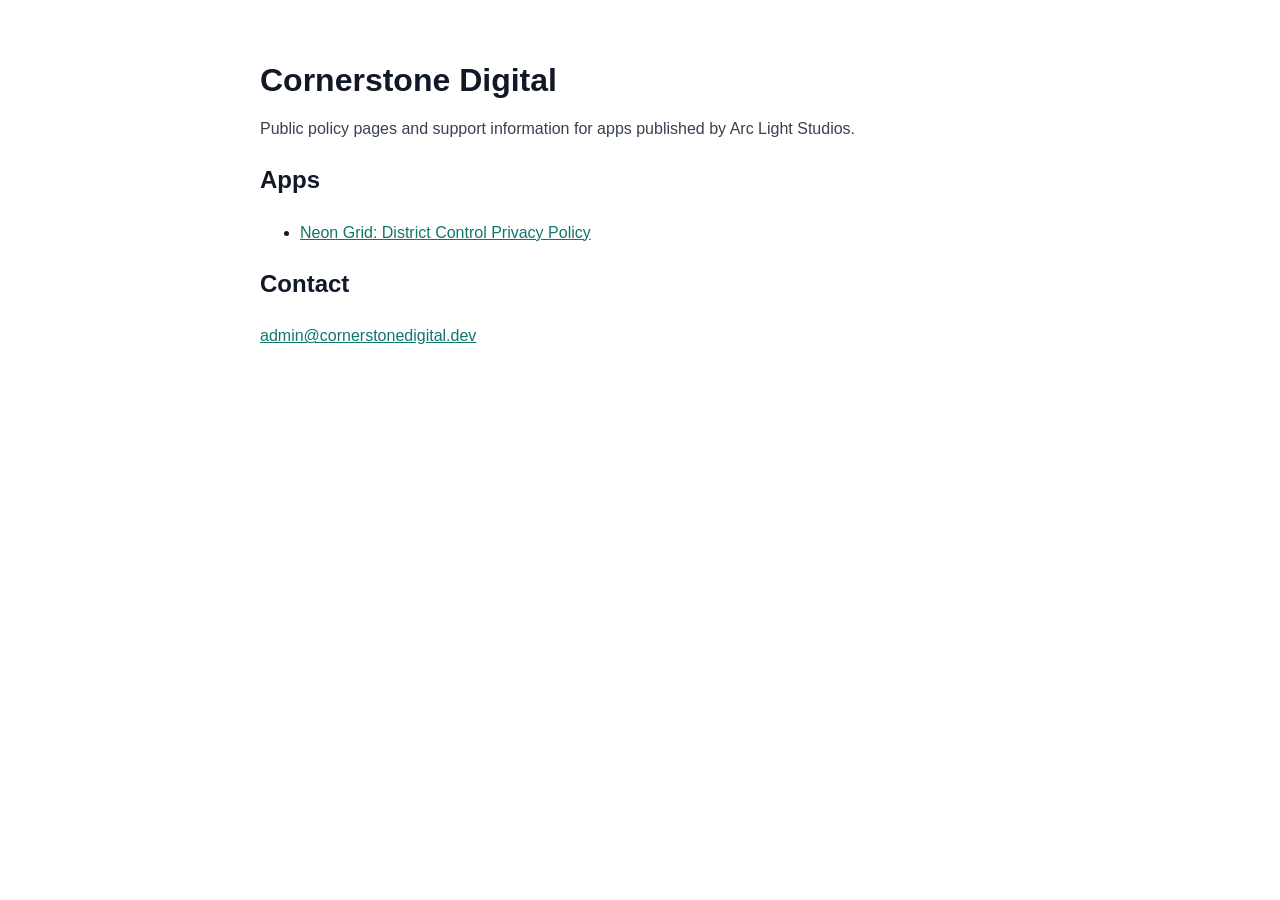
==== index.html @ 1924c60c "Add Cornerstone Digital policy homepage" ====
<!doctype html>
<html lang="en">
<head>
  <meta charset="utf-8">
  <meta name="viewport" content="width=device-width, initial-scale=1">
  <title>Cornerstone Digital</title>
  <style>
    body { font-family: Arial, sans-serif; line-height: 1.6; margin: 0; color: #111827; background: #ffffff; }
    main { max-width: 760px; margin: 0 auto; padding: 40px 20px 64px; }
    h1 { font-size: 2rem; line-height: 1.2; margin-bottom: 0.25rem; }
    p { color: #374151; }
    a { color: #0f766e; }
  </style>
</head>
<body>
  <main>
    <h1>Cornerstone Digital</h1>
    <p>Public policy pages and support information for apps published by Arc Light Studios.</p>
    <h2>Apps</h2>
    <ul>
      <li><a href="/neon-grid/privacy-policy.html">Neon Grid: District Control Privacy Policy</a></li>
    </ul>
    <h2>Contact</h2>
    <p><a href="mailto:admin@cornerstonedigital.dev">admin@cornerstonedigital.dev</a></p>
  </main>
</body>
</html>
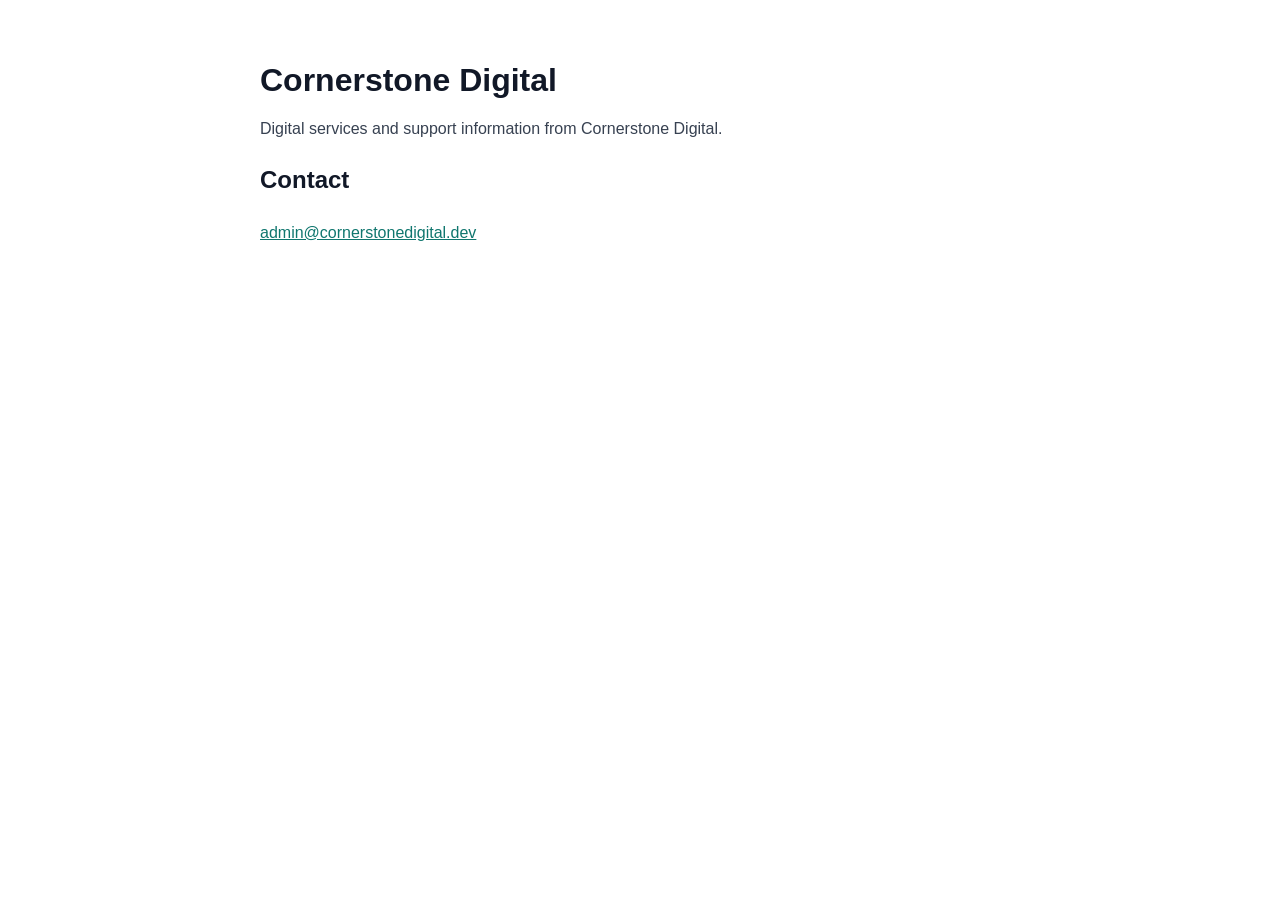
==== commit 637a13a2: "Remove Neon Grid from Cornerstone Digital" ====
--- a/index.html
+++ b/index.html
@@ -15,11 +15,7 @@
 <body>
   <main>
     <h1>Cornerstone Digital</h1>
-    <p>Public policy pages and support information for apps published by Arc Light Studios.</p>
-    <h2>Apps</h2>
-    <ul>
-      <li><a href="/neon-grid/privacy-policy.html">Neon Grid: District Control Privacy Policy</a></li>
-    </ul>
+    <p>Digital services and support information from Cornerstone Digital.</p>
     <h2>Contact</h2>
     <p><a href="mailto:admin@cornerstonedigital.dev">admin@cornerstonedigital.dev</a></p>
   </main>
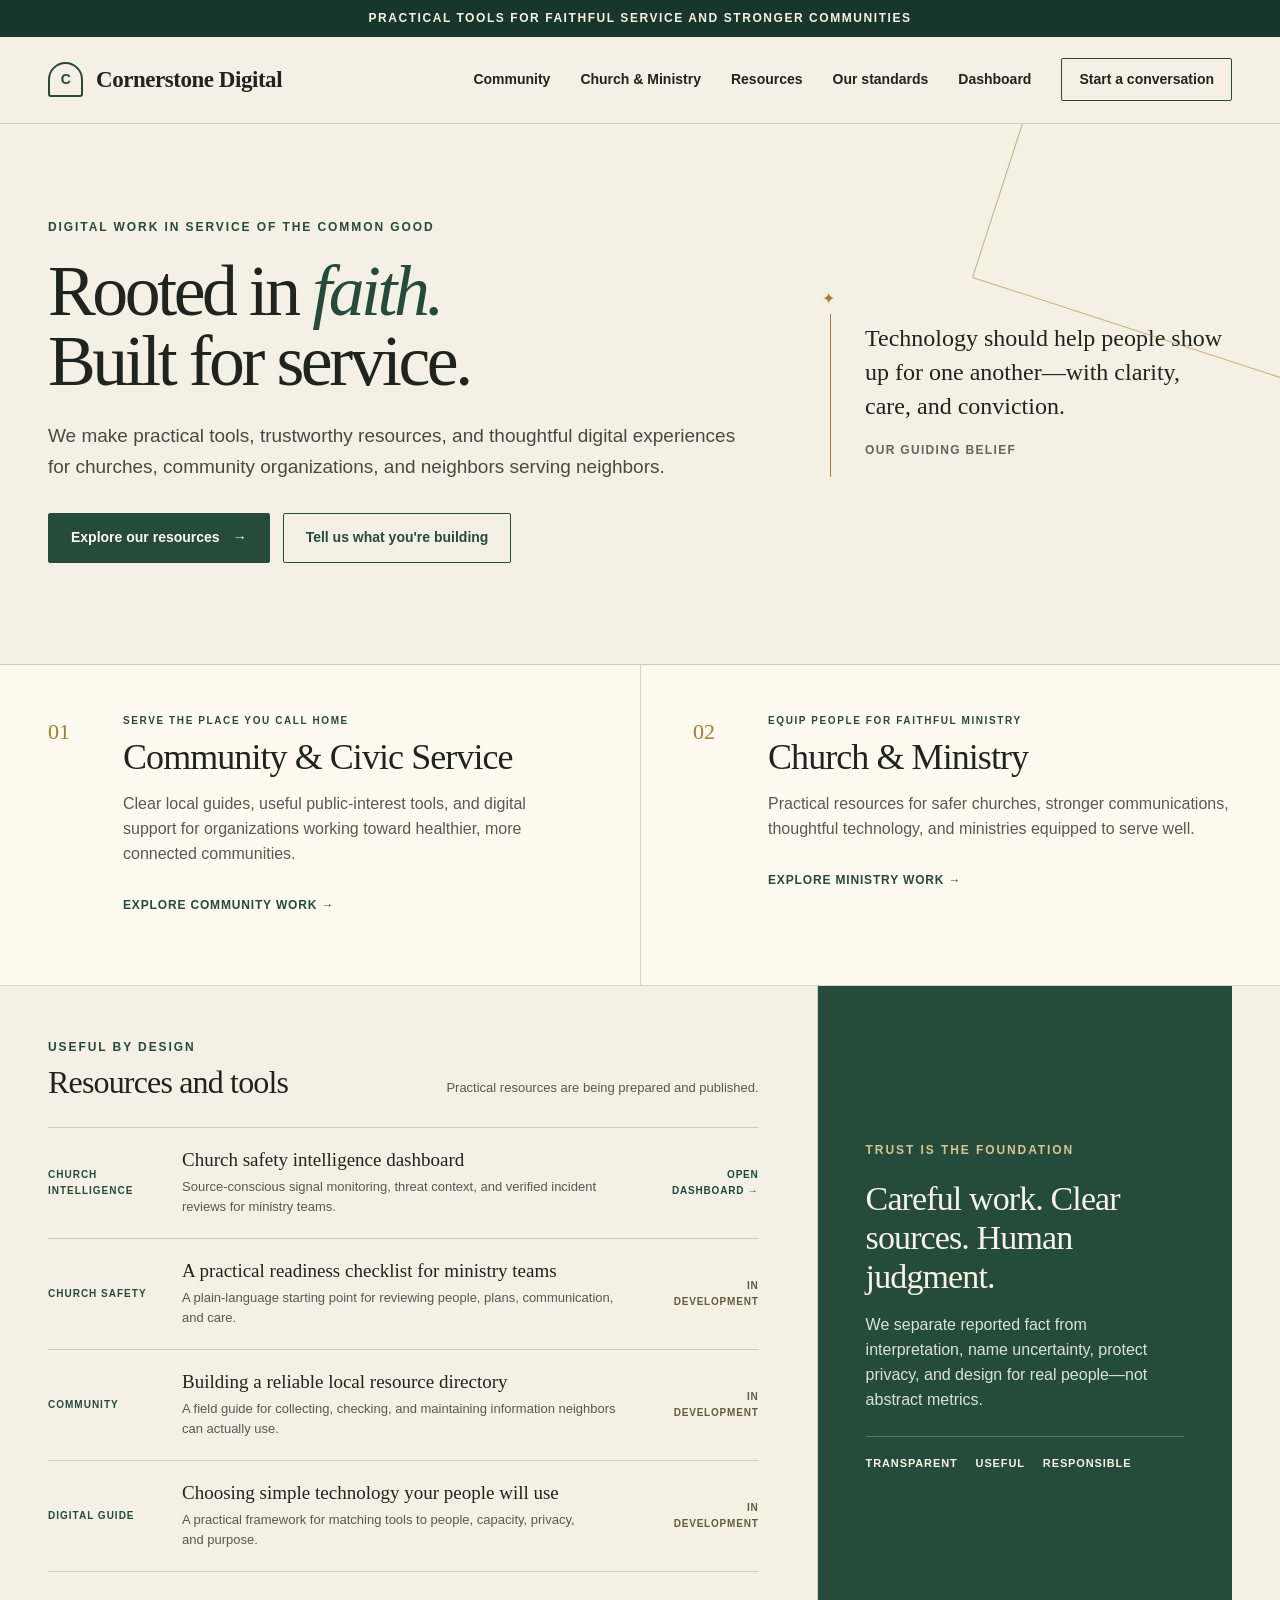
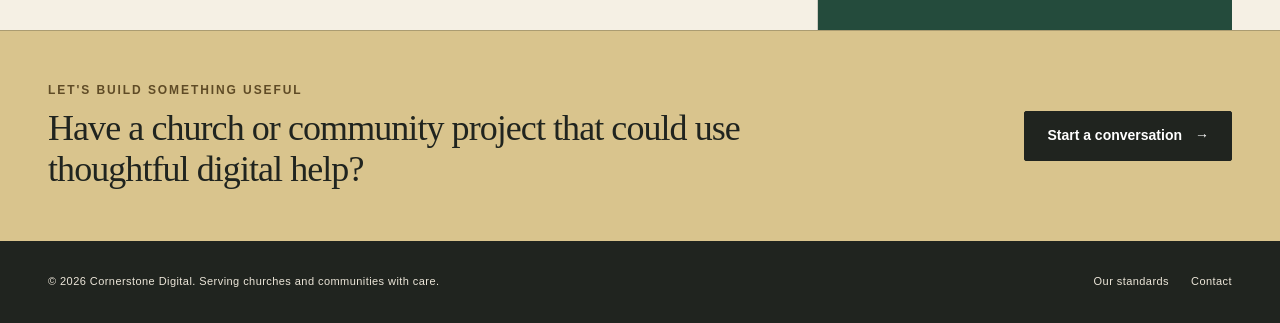
==== commit 7f143186: "Add sourced intelligence dashboard" ====
--- a/index.html
+++ b/index.html
@@ -1,23 +1,2 @@
-<!doctype html>
-<html lang="en">
-<head>
-  <meta charset="utf-8">
-  <meta name="viewport" content="width=device-width, initial-scale=1">
-  <title>Cornerstone Digital</title>
-  <style>
-    body { font-family: Arial, sans-serif; line-height: 1.6; margin: 0; color: #111827; background: #ffffff; }
-    main { max-width: 760px; margin: 0 auto; padding: 40px 20px 64px; }
-    h1 { font-size: 2rem; line-height: 1.2; margin-bottom: 0.25rem; }
-    p { color: #374151; }
-    a { color: #0f766e; }
-  </style>
-</head>
-<body>
-  <main>
-    <h1>Cornerstone Digital</h1>
-    <p>Digital services and support information from Cornerstone Digital.</p>
-    <h2>Contact</h2>
-    <p><a href="mailto:admin@cornerstonedigital.dev">admin@cornerstonedigital.dev</a></p>
-  </main>
-</body>
-</html>
+<!DOCTYPE html><html lang="en"><head><meta charSet="utf-8"/><meta name="viewport" content="width=device-width, initial-scale=1"/><link rel="stylesheet" href="/assets/index-D2txk9A2.css" data-rsc-css-href="/assets/index-D2txk9A2.css" data-precedence="vite-rsc/importer-resources"/><title>Cornerstone Digital | Rooted in faith. Built for service.</title><meta name="description" content="Practical digital tools and trustworthy resources for churches, community organizations, and neighbors serving neighbors."/><meta name="application-name" content="Cornerstone Digital"/><meta property="og:title" content="Rooted in faith. Built for service."/><meta property="og:description" content="Practical tools and trustworthy resources for churches, community organizations, and neighbors serving neighbors."/><meta property="og:site_name" content="Cornerstone Digital"/><meta property="og:type" content="website"/><meta property="og:locale" content="en_US"/><meta property="og:image" content="https://cornerstonedigital.dev/og.png"/><meta property="og:image:width" content="1728"/><meta property="og:image:height" content="909"/><meta property="og:image:alt" content="Cornerstone Digital — Rooted in faith. Built for service."/><meta name="twitter:card" content="summary_large_image"/><meta name="twitter:title" content="Cornerstone Digital | Rooted in faith. Built for service."/><meta name="twitter:description" content="Practical tools and trustworthy resources for churches, community organizations, and neighbors serving neighbors."/><meta name="twitter:image" content="https://cornerstonedigital.dev/og.png"/><link rel="canonical" href="https://cornerstonedigital.dev/"/>
+<style>.dashboard-status{color:#164d3d;text-decoration:none}.dashboard-status:hover{text-decoration:underline}</style></head><body><a class="skip-link" href="#main-content">Skip to main content</a><div class="topline">Practical tools for faithful service and stronger communities</div><header class="site-header"><div class="shell nav-wrap"><a class="brand" href="#top" aria-label="Cornerstone Digital home"><span class="brand-mark" aria-hidden="true">C</span><span>Cornerstone Digital</span></a><nav class="desktop-nav" aria-label="Primary navigation"><a href="#community">Community</a><a href="#church">Church &amp; Ministry</a><a href="#resources">Resources</a><a href="#standards">Our standards</a><a href="/dashboard/">Dashboard</a><a class="nav-cta" href="#contact">Start a conversation</a></nav></div></header><main id="main-content"><section class="hero" id="top" aria-labelledby="hero-title"><div class="shell hero-grid"><div><p class="eyebrow">Digital work in service of the common good</p><h1 id="hero-title">Rooted in <em>faith.</em><br/>Built for service.</h1><p class="hero-copy">We make practical tools, trustworthy resources, and thoughtful digital experiences for churches, community organizations, and neighbors serving neighbors.</p><div class="actions"><a class="button button-primary" href="#resources">Explore our resources <span aria-hidden="true">→</span></a><a class="button" href="#contact">Tell us what you&#x27;re building</a></div></div><aside class="hero-note" aria-label="Our guiding belief"><div class="manifesto"><span class="manifesto-star" aria-hidden="true">✦</span><p>Technology should help people show up for one another—with clarity, care, and conviction.</p><small>Our guiding belief</small></div></aside></div></section><section class="pathways" aria-labelledby="pathways-title"><h2 class="sr-only" id="pathways-title">Ways we serve</h2><div class="shell pathway-grid"><article class="pathway" id="community"><span class="path-number" aria-hidden="true">01</span><div><p class="path-label">Serve the place you call home</p><h2>Community &amp; Civic Service</h2><p>Clear local guides, useful public-interest tools, and digital support for organizations working toward healthier, more connected communities.</p><a class="text-link" href="#resources">Explore community work <span aria-hidden="true">→</span></a></div></article><article class="pathway" id="church"><span class="path-number" aria-hidden="true">02</span><div><p class="path-label">Equip people for faithful ministry</p><h2>Church &amp; Ministry</h2><p>Practical resources for safer churches, stronger communications, thoughtful technology, and ministries equipped to serve well.</p><a class="text-link" href="#resources">Explore ministry work <span aria-hidden="true">→</span></a></div></article></div></section><section class="shell lower-grid" aria-label="Resources and standards"><div class="resources" id="resources"><div class="section-heading"><div><p class="eyebrow">Useful by design</p><h2>Resources and tools</h2></div><p class="section-note">Practical resources are being prepared and published.</p></div><div class="resource-list"><article class="resource"><p class="tag">Church intelligence</p><div><h3>Church safety intelligence dashboard</h3><p>Source-conscious signal monitoring, threat context, and verified incident reviews for ministry teams.</p></div><a class="status dashboard-status" href="/dashboard/">Open dashboard →</a></article><article class="resource"><p class="tag">Church safety</p><div><h3>A practical readiness checklist for ministry teams</h3><p>A plain-language starting point for reviewing people, plans, communication, and care.</p></div><span class="status">In development</span></article><article class="resource"><p class="tag">Community</p><div><h3>Building a reliable local resource directory</h3><p>A field guide for collecting, checking, and maintaining information neighbors can actually use.</p></div><span class="status">In development</span></article><article class="resource"><p class="tag">Digital guide</p><div><h3>Choosing simple technology your people will use</h3><p>A practical framework for matching tools to people, capacity, privacy, and purpose.</p></div><span class="status">In development</span></article></div></div><aside class="trust" id="standards"><p class="eyebrow">Trust is the foundation</p><h2>Careful work. Clear sources. Human judgment.</h2><p>We separate reported fact from interpretation, name uncertainty, protect privacy, and design for real people—not abstract metrics.</p><ul class="principles" aria-label="Our working principles"><li>Transparent</li><li>Useful</li><li>Responsible</li></ul></aside></section><section class="contact" id="contact" aria-labelledby="contact-title"><div class="shell contact-inner"><div><p class="eyebrow">Let&#x27;s build something useful</p><h2 id="contact-title">Have a church or community project that could use thoughtful digital help?</h2></div><a class="button contact-button" href="mailto:admin@cornerstonedigital.dev">Start a conversation <span aria-hidden="true">→</span></a></div></section></main><footer><div class="shell footer-inner"><p>© <!-- -->2026<!-- --> Cornerstone Digital. Serving churches and communities with care.</p><div class="footer-links"><a href="#standards">Our standards</a><a href="mailto:admin@cornerstonedigital.dev">Contact</a></div></div></footer></body></html>
--- a/assets/index-D2txk9A2.css
+++ b/assets/index-D2txk9A2.css
@@ -0,0 +1,2 @@
+/*! tailwindcss v4.2.1 | MIT License | https://tailwindcss.com */
+@layer theme{:root,:host{--font-sans:ui-sans-serif, system-ui, sans-serif, "Apple Color Emoji", "Segoe UI Emoji", "Segoe UI Symbol", "Noto Color Emoji";--font-mono:ui-monospace, SFMono-Regular, Menlo, Monaco, Consolas, "Liberation Mono", "Courier New", monospace;--spacing:.25rem;--default-font-family:var(--font-sans);--default-mono-font-family:var(--font-mono)}}@layer base{*,:after,:before,::backdrop{box-sizing:border-box;border:0 solid;margin:0;padding:0}::file-selector-button{box-sizing:border-box;border:0 solid;margin:0;padding:0}html,:host{-webkit-text-size-adjust:100%;tab-size:4;line-height:1.5;font-family:var(--default-font-family,ui-sans-serif, system-ui, sans-serif, "Apple Color Emoji", "Segoe UI Emoji", "Segoe UI Symbol", "Noto Color Emoji");font-feature-settings:var(--default-font-feature-settings,normal);font-variation-settings:var(--default-font-variation-settings,normal);-webkit-tap-highlight-color:transparent}hr{height:0;color:inherit;border-top-width:1px}abbr:where([title]){-webkit-text-decoration:underline dotted;text-decoration:underline dotted}h1,h2,h3,h4,h5,h6{font-size:inherit;font-weight:inherit}a{color:inherit;-webkit-text-decoration:inherit;-webkit-text-decoration:inherit;-webkit-text-decoration:inherit;-webkit-text-decoration:inherit;text-decoration:inherit}b,strong{font-weight:bolder}code,kbd,samp,pre{font-family:var(--default-mono-font-family,ui-monospace, SFMono-Regular, Menlo, Monaco, Consolas, "Liberation Mono", "Courier New", monospace);font-feature-settings:var(--default-mono-font-feature-settings,normal);font-variation-settings:var(--default-mono-font-variation-settings,normal);font-size:1em}small{font-size:80%}sub,sup{vertical-align:baseline;font-size:75%;line-height:0;position:relative}sub{bottom:-.25em}sup{top:-.5em}table{text-indent:0;border-color:inherit;border-collapse:collapse}:-moz-focusring{outline:auto}progress{vertical-align:baseline}summary{display:list-item}ol,ul,menu{list-style:none}img,svg,video,canvas,audio,iframe,embed,object{vertical-align:middle;display:block}img,video{max-width:100%;height:auto}button,input,select,optgroup,textarea{font:inherit;font-feature-settings:inherit;font-variation-settings:inherit;letter-spacing:inherit;color:inherit;opacity:1;background-color:#0000;border-radius:0}::file-selector-button{font:inherit;font-feature-settings:inherit;font-variation-settings:inherit;letter-spacing:inherit;color:inherit;opacity:1;background-color:#0000;border-radius:0}:where(select:is([multiple],[size])) optgroup{font-weight:bolder}:where(select:is([multiple],[size])) optgroup option{padding-inline-start:20px}::file-selector-button{margin-inline-end:4px}::placeholder{opacity:1}@supports (not ((-webkit-appearance:-apple-pay-button))) or (contain-intrinsic-size:1px){::placeholder{color:currentColor}@supports (color:color-mix(in lab, red, red)){::placeholder{color:color-mix(in oklab, currentcolor 50%, transparent)}}}textarea{resize:vertical}::-webkit-search-decoration{-webkit-appearance:none}::-webkit-date-and-time-value{min-height:1lh;text-align:inherit}::-webkit-datetime-edit{display:inline-flex}::-webkit-datetime-edit-fields-wrapper{padding:0}::-webkit-datetime-edit{padding-block:0}::-webkit-datetime-edit-year-field{padding-block:0}::-webkit-datetime-edit-month-field{padding-block:0}::-webkit-datetime-edit-day-field{padding-block:0}::-webkit-datetime-edit-hour-field{padding-block:0}::-webkit-datetime-edit-minute-field{padding-block:0}::-webkit-datetime-edit-second-field{padding-block:0}::-webkit-datetime-edit-millisecond-field{padding-block:0}::-webkit-datetime-edit-meridiem-field{padding-block:0}::-webkit-calendar-picker-indicator{line-height:1}:-moz-ui-invalid{box-shadow:none}button,input:where([type=button],[type=reset],[type=submit]){appearance:button}::file-selector-button{appearance:button}::-webkit-inner-spin-button{height:auto}::-webkit-outer-spin-button{height:auto}[hidden]:where(:not([hidden=until-found])){display:none!important}}@layer components;@layer utilities{.sr-only{clip-path:inset(50%);white-space:nowrap;border-width:0;width:1px;height:1px;margin:-1px;padding:0;position:absolute;overflow:hidden}.start{inset-inline-start:var(--spacing)}}:root{--cream:#f5f0e4;--paper:#fffaf0;--ink:#20241f;--forest:#244b3c;--forest-deep:#17372d;--gold:#a77d31;--gold-soft:#d9c48d;--muted:#555a52;--line:#20241f2e;--serif:Georgia, "Times New Roman", serif;--sans:Inter, ui-sans-serif, -apple-system, BlinkMacSystemFont, "Segoe UI", sans-serif;--max-width:1400px}*{box-sizing:border-box}html{scroll-behavior:smooth}body{background:var(--cream);color:var(--ink);font-family:var(--sans);-webkit-font-smoothing:antialiased;margin:0;font-size:16px;line-height:1.55}a{color:inherit}a:focus-visible{outline:3px solid var(--gold);outline-offset:4px}.shell{width:min(calc(100% - 96px), var(--max-width));margin-inline:auto}.sr-only{clip:rect(0, 0, 0, 0);white-space:nowrap;border:0;width:1px;height:1px;margin:-1px;padding:0;position:absolute;overflow:hidden}.skip-link{z-index:100;background:var(--paper);padding:10px 14px;font-weight:750;position:fixed;top:12px;left:12px;transform:translateY(-160%)}.skip-link:focus{transform:translateY(0)}.topline{background:var(--forest-deep);color:#f8f1df;letter-spacing:.13em;text-align:center;text-transform:uppercase;padding:9px 24px;font-size:12px;font-weight:750}.site-header{z-index:10;border-bottom:1px solid var(--line);background:#f5f0e4f5;position:relative}.nav-wrap{justify-content:space-between;align-items:center;gap:36px;min-height:86px;display:flex}.brand{font-family:var(--serif);letter-spacing:-.02em;align-items:center;gap:13px;font-size:23px;font-weight:700;text-decoration:none;display:inline-flex}.brand-mark{border:2px solid var(--forest);width:35px;height:35px;color:var(--forest);font-family:var(--sans);border-radius:50% 50% 3px 3px;place-items:center;font-size:14px;font-weight:850;display:grid}.desktop-nav{align-items:center;gap:30px;display:flex}.desktop-nav a{font-size:14px;font-weight:675;text-decoration:none}.desktop-nav a:hover{color:var(--forest)}.desktop-nav .nav-cta{border:1px solid var(--forest);border-radius:2px;padding:10px 17px}.hero{border-bottom:1px solid var(--line);position:relative;overflow:hidden}.hero:after{content:"";pointer-events:none;border:1px solid #a77d3194;border-radius:50% 50% 2px 2px;width:370px;height:370px;position:absolute;top:-150px;right:-110px;transform:rotate(18deg)}.hero-grid{grid-template-columns:1.42fr .82fr;align-items:center;gap:86px;min-height:540px;padding-block:70px 76px;display:grid}.eyebrow,.path-label{color:var(--forest);letter-spacing:.16em;text-transform:uppercase;margin:0 0 19px;font-size:12px;font-weight:800}h1,h2,h3,p{text-wrap:pretty}h1{max-width:800px;font-family:var(--serif);letter-spacing:-.048em;margin:0;font-size:clamp(56px,5.6vw,88px);font-weight:400;line-height:.98}h1 em{color:var(--forest);font-style:italic}.hero-copy{color:#454a43;max-width:700px;margin:25px 0 31px;font-size:19px;line-height:1.6}.actions{flex-wrap:wrap;gap:13px;display:flex}.button{border:1px solid var(--forest);min-height:50px;color:var(--forest);border-radius:2px;justify-content:center;align-items:center;gap:13px;padding:0 22px;font-size:14px;font-weight:750;text-decoration:none;transition:transform .18s,background-color .18s,color .18s;display:inline-flex}.button-primary{background:var(--forest);color:var(--paper)}.button:hover{background:var(--forest-deep);color:#fff;transform:translateY(-2px)}.hero-note{align-self:stretch;align-items:center;display:flex}.manifesto{border-left:1px solid var(--gold);padding:17px 0 17px 34px;position:relative}.manifesto-star{background:var(--cream);color:var(--gold);padding-block:2px;position:absolute;top:-19px;left:-9px}.manifesto p{font-family:var(--serif);margin:0;font-size:24px;line-height:1.42}.manifesto small{color:#62675e;letter-spacing:.11em;text-transform:uppercase;margin-top:18px;font-size:12px;font-weight:750;display:block}.pathways{border-bottom:1px solid var(--line);background:var(--paper)}.pathway-grid{grid-template-columns:1fr 1fr;display:grid}.pathway{grid-template-columns:54px 1fr;gap:21px;min-height:320px;padding:48px 52px 45px 0;display:grid}.pathway+.pathway{border-left:1px solid var(--line);padding-left:52px;padding-right:0}.path-number{color:var(--gold);font-family:var(--serif);padding-top:2px;font-size:22px}.path-label{margin-bottom:9px;font-size:10px}.pathway h2,.resources h2,.trust h2,.contact h2{font-family:var(--serif);letter-spacing:-.026em;margin:0;font-weight:500;line-height:1.15}.pathway h2{margin-bottom:14px;font-size:36px}.pathway p:not(.path-label){max-width:520px;color:var(--muted);margin:0}.text-link{color:var(--forest);letter-spacing:.07em;text-underline-offset:5px;text-transform:uppercase;margin-top:29px;font-size:12px;font-weight:800;text-decoration-thickness:1px;display:inline-block}.lower-grid{grid-template-columns:1.3fr .7fr;min-height:500px;display:grid}.resources{border-right:1px solid var(--line);padding:52px 58px 58px 0}.section-heading{justify-content:space-between;align-items:end;gap:24px;margin-bottom:26px;display:flex}.section-heading .eyebrow{margin-bottom:8px}.resources h2{font-size:32px}.section-note{color:var(--muted);margin:0 0 3px;font-size:13px}.resource-list{border-top:1px solid var(--line)}.resource{border-bottom:1px solid var(--line);grid-template-columns:112px 1fr 100px;align-items:center;gap:22px;min-height:111px;padding-block:18px;display:grid}.resource .tag{color:var(--forest);letter-spacing:.1em;text-transform:uppercase;margin:0;font-size:10px;font-weight:850}.resource h3{font-family:var(--serif);margin:0 0 5px;font-size:19px;font-weight:500;line-height:1.25}.resource div p{color:var(--muted);margin:0;font-size:13px}.status{color:#655a43;letter-spacing:.08em;text-align:right;text-transform:uppercase;font-size:10px;font-weight:800}.trust{background:var(--forest);color:#f9f3e6;flex-direction:column;justify-content:center;padding:48px 48px 50px;display:flex}.trust .eyebrow{color:var(--gold-soft)}.trust h2{font-size:34px}.trust>p:not(.eyebrow){color:#dce2d8;margin:17px 0 24px}.principles{border-top:1px solid #ffffff3d;flex-wrap:wrap;gap:18px;margin:0;padding:18px 0 0;list-style:none;display:flex}.principles li{letter-spacing:.08em;text-transform:uppercase;font-size:11px;font-weight:750}.contact{background:var(--gold-soft);border-top:1px solid #20241f40}.contact-inner{justify-content:space-between;align-items:center;gap:60px;min-height:210px;padding-block:38px;display:flex}.contact .eyebrow{color:#5f4b26;margin-bottom:8px}.contact h2{max-width:820px;font-size:36px}.contact-button{border-color:var(--ink);background:var(--ink);color:#fff;flex:none}footer{background:var(--ink);color:#ece6d9}.footer-inner{letter-spacing:.04em;justify-content:space-between;align-items:center;gap:24px;min-height:82px;font-size:11px;display:flex}.footer-inner p{margin:0}.footer-links{gap:22px;display:flex}.footer-links a{text-underline-offset:3px}@media (width<=1040px){.shell{width:min(calc(100% - 48px), var(--max-width))}.desktop-nav a:not(.nav-cta){display:none}.hero-grid{grid-template-columns:1fr;gap:24px}.hero-note{display:none}.pathway{grid-template-columns:38px 1fr;padding-right:28px}.pathway+.pathway{padding-left:28px}.lower-grid{grid-template-columns:1fr}.resources{border-right:0;padding-right:0}}@media (width<=720px){.shell{width:min(calc(100% - 32px), var(--max-width))}.topline{letter-spacing:.1em;font-size:10px}.nav-wrap{min-height:72px}.brand{font-size:20px}.brand-mark{width:31px;height:31px}.nav-cta{display:none}.hero-grid{min-height:auto;padding-block:56px 62px}h1{font-size:clamp(48px,15vw,64px)}.hero-copy{font-size:17px}.button{width:100%}.pathway-grid{grid-template-columns:1fr}.pathway,.pathway+.pathway{border-left:0;min-height:0;padding:38px 0}.pathway+.pathway{border-top:1px solid var(--line)}.section-heading{flex-direction:column;align-items:flex-start;gap:8px}.resource{grid-template-columns:1fr;gap:7px;padding-block:22px}.status{text-align:left}.trust{margin-inline:-16px;padding:40px 26px}.contact-inner,.footer-inner{flex-direction:column;align-items:flex-start}.contact-inner{gap:28px;padding-block:44px}.contact h2{font-size:32px}.footer-inner{padding-block:24px}}@media (prefers-reduced-motion:reduce){html{scroll-behavior:auto}*,:before,:after{transition-duration:.01ms!important}}
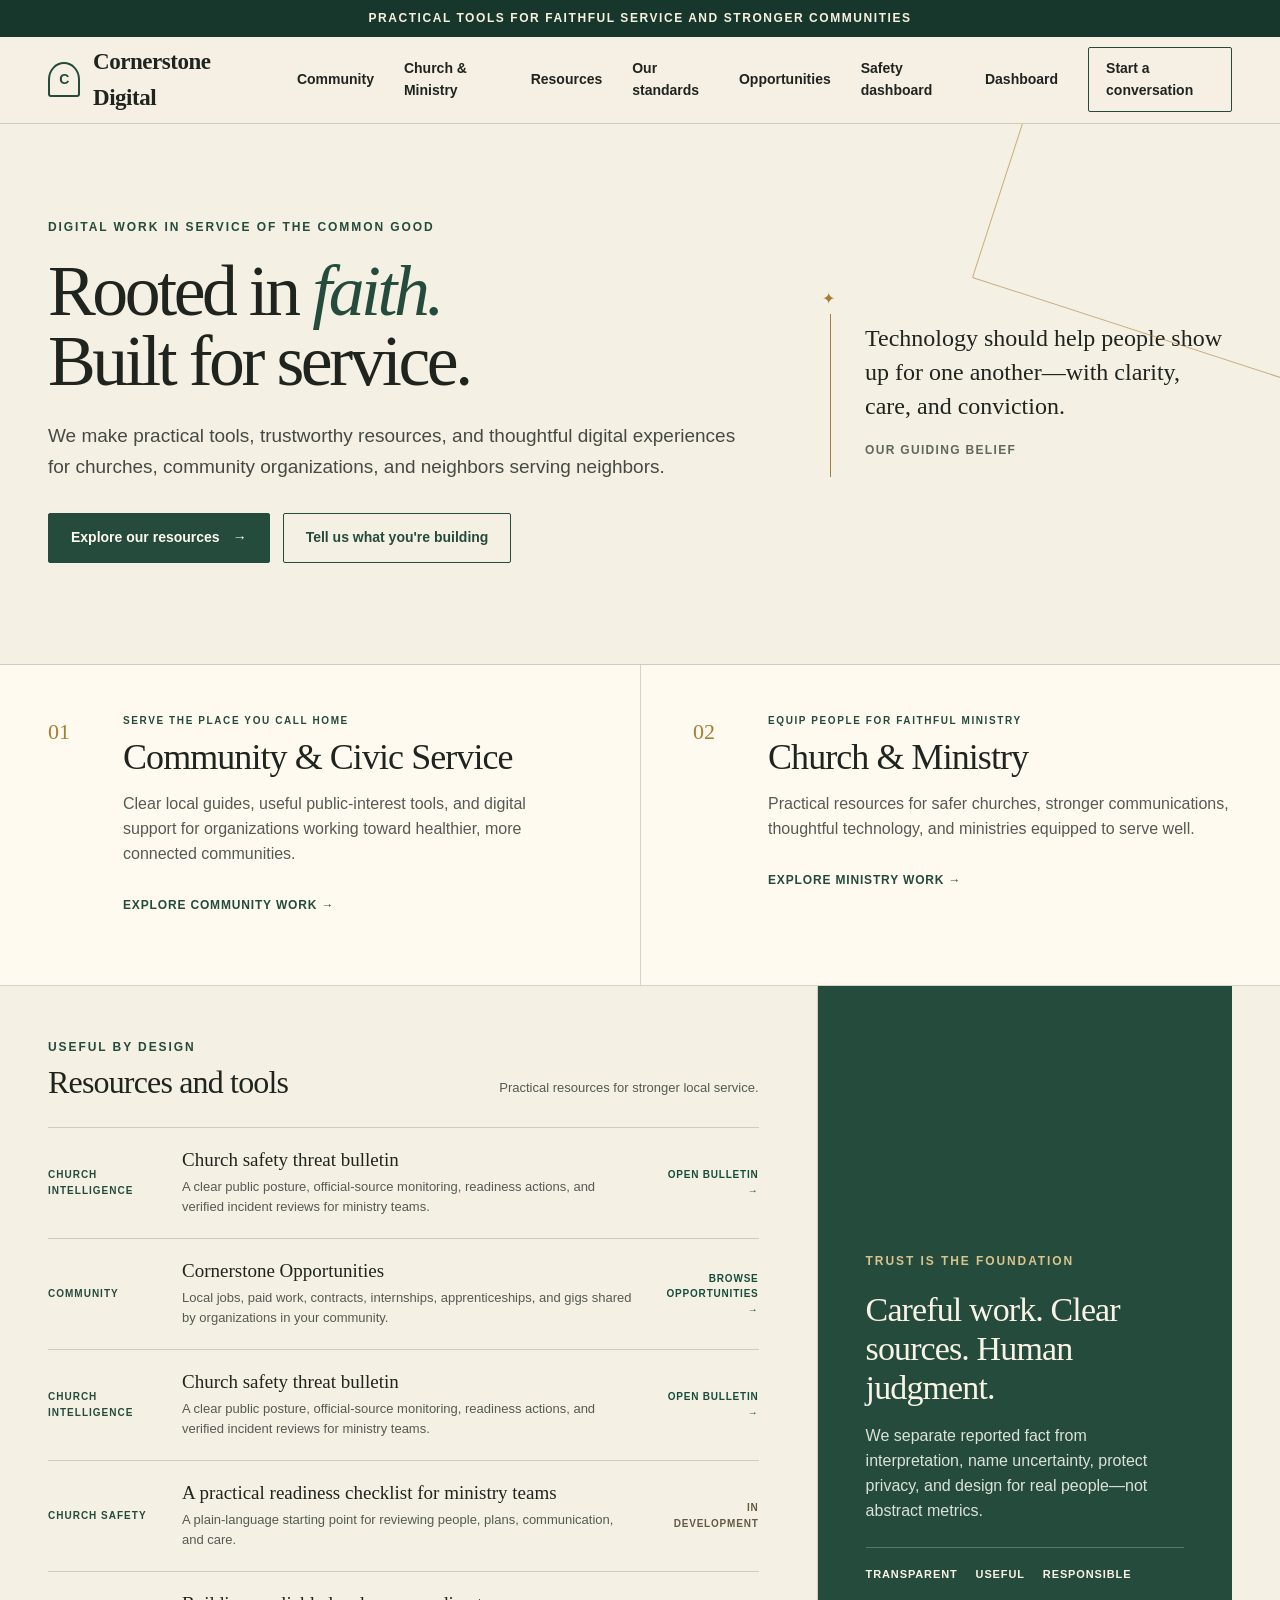
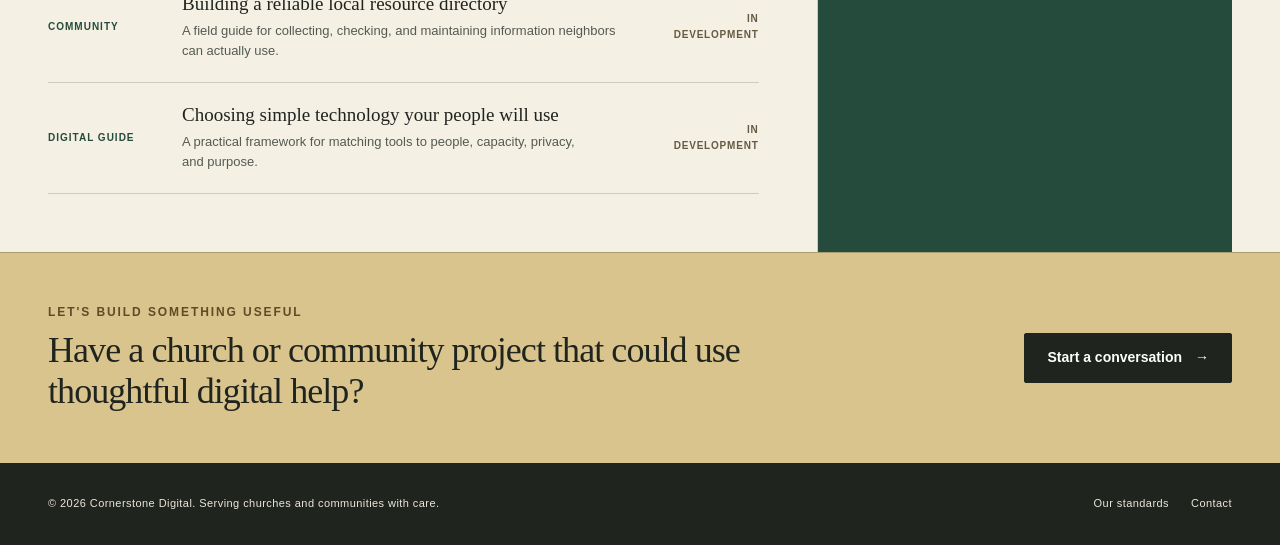
==== commit 2bae5938: "Restore church workspace production routes" ====
--- a/index.html
+++ b/index.html
@@ -1,2 +1 @@
-<!DOCTYPE html><html lang="en"><head><meta charSet="utf-8"/><meta name="viewport" content="width=device-width, initial-scale=1"/><link rel="stylesheet" href="/assets/index-D2txk9A2.css" data-rsc-css-href="/assets/index-D2txk9A2.css" data-precedence="vite-rsc/importer-resources"/><title>Cornerstone Digital | Rooted in faith. Built for service.</title><meta name="description" content="Practical digital tools and trustworthy resources for churches, community organizations, and neighbors serving neighbors."/><meta name="application-name" content="Cornerstone Digital"/><meta property="og:title" content="Rooted in faith. Built for service."/><meta property="og:description" content="Practical tools and trustworthy resources for churches, community organizations, and neighbors serving neighbors."/><meta property="og:site_name" content="Cornerstone Digital"/><meta property="og:type" content="website"/><meta property="og:locale" content="en_US"/><meta property="og:image" content="https://cornerstonedigital.dev/og.png"/><meta property="og:image:width" content="1728"/><meta property="og:image:height" content="909"/><meta property="og:image:alt" content="Cornerstone Digital — Rooted in faith. Built for service."/><meta name="twitter:card" content="summary_large_image"/><meta name="twitter:title" content="Cornerstone Digital | Rooted in faith. Built for service."/><meta name="twitter:description" content="Practical tools and trustworthy resources for churches, community organizations, and neighbors serving neighbors."/><meta name="twitter:image" content="https://cornerstonedigital.dev/og.png"/><link rel="canonical" href="https://cornerstonedigital.dev/"/>
-<style>.dashboard-status{color:#164d3d;text-decoration:none}.dashboard-status:hover{text-decoration:underline}</style></head><body><a class="skip-link" href="#main-content">Skip to main content</a><div class="topline">Practical tools for faithful service and stronger communities</div><header class="site-header"><div class="shell nav-wrap"><a class="brand" href="#top" aria-label="Cornerstone Digital home"><span class="brand-mark" aria-hidden="true">C</span><span>Cornerstone Digital</span></a><nav class="desktop-nav" aria-label="Primary navigation"><a href="#community">Community</a><a href="#church">Church &amp; Ministry</a><a href="#resources">Resources</a><a href="#standards">Our standards</a><a href="/dashboard/">Dashboard</a><a class="nav-cta" href="#contact">Start a conversation</a></nav></div></header><main id="main-content"><section class="hero" id="top" aria-labelledby="hero-title"><div class="shell hero-grid"><div><p class="eyebrow">Digital work in service of the common good</p><h1 id="hero-title">Rooted in <em>faith.</em><br/>Built for service.</h1><p class="hero-copy">We make practical tools, trustworthy resources, and thoughtful digital experiences for churches, community organizations, and neighbors serving neighbors.</p><div class="actions"><a class="button button-primary" href="#resources">Explore our resources <span aria-hidden="true">→</span></a><a class="button" href="#contact">Tell us what you&#x27;re building</a></div></div><aside class="hero-note" aria-label="Our guiding belief"><div class="manifesto"><span class="manifesto-star" aria-hidden="true">✦</span><p>Technology should help people show up for one another—with clarity, care, and conviction.</p><small>Our guiding belief</small></div></aside></div></section><section class="pathways" aria-labelledby="pathways-title"><h2 class="sr-only" id="pathways-title">Ways we serve</h2><div class="shell pathway-grid"><article class="pathway" id="community"><span class="path-number" aria-hidden="true">01</span><div><p class="path-label">Serve the place you call home</p><h2>Community &amp; Civic Service</h2><p>Clear local guides, useful public-interest tools, and digital support for organizations working toward healthier, more connected communities.</p><a class="text-link" href="#resources">Explore community work <span aria-hidden="true">→</span></a></div></article><article class="pathway" id="church"><span class="path-number" aria-hidden="true">02</span><div><p class="path-label">Equip people for faithful ministry</p><h2>Church &amp; Ministry</h2><p>Practical resources for safer churches, stronger communications, thoughtful technology, and ministries equipped to serve well.</p><a class="text-link" href="#resources">Explore ministry work <span aria-hidden="true">→</span></a></div></article></div></section><section class="shell lower-grid" aria-label="Resources and standards"><div class="resources" id="resources"><div class="section-heading"><div><p class="eyebrow">Useful by design</p><h2>Resources and tools</h2></div><p class="section-note">Practical resources are being prepared and published.</p></div><div class="resource-list"><article class="resource"><p class="tag">Church intelligence</p><div><h3>Church safety intelligence dashboard</h3><p>Source-conscious signal monitoring, threat context, and verified incident reviews for ministry teams.</p></div><a class="status dashboard-status" href="/dashboard/">Open dashboard →</a></article><article class="resource"><p class="tag">Church safety</p><div><h3>A practical readiness checklist for ministry teams</h3><p>A plain-language starting point for reviewing people, plans, communication, and care.</p></div><span class="status">In development</span></article><article class="resource"><p class="tag">Community</p><div><h3>Building a reliable local resource directory</h3><p>A field guide for collecting, checking, and maintaining information neighbors can actually use.</p></div><span class="status">In development</span></article><article class="resource"><p class="tag">Digital guide</p><div><h3>Choosing simple technology your people will use</h3><p>A practical framework for matching tools to people, capacity, privacy, and purpose.</p></div><span class="status">In development</span></article></div></div><aside class="trust" id="standards"><p class="eyebrow">Trust is the foundation</p><h2>Careful work. Clear sources. Human judgment.</h2><p>We separate reported fact from interpretation, name uncertainty, protect privacy, and design for real people—not abstract metrics.</p><ul class="principles" aria-label="Our working principles"><li>Transparent</li><li>Useful</li><li>Responsible</li></ul></aside></section><section class="contact" id="contact" aria-labelledby="contact-title"><div class="shell contact-inner"><div><p class="eyebrow">Let&#x27;s build something useful</p><h2 id="contact-title">Have a church or community project that could use thoughtful digital help?</h2></div><a class="button contact-button" href="mailto:admin@cornerstonedigital.dev">Start a conversation <span aria-hidden="true">→</span></a></div></section></main><footer><div class="shell footer-inner"><p>© <!-- -->2026<!-- --> Cornerstone Digital. Serving churches and communities with care.</p><div class="footer-links"><a href="#standards">Our standards</a><a href="mailto:admin@cornerstonedigital.dev">Contact</a></div></div></footer></body></html>+<!DOCTYPE html><html lang="en"><head><meta charSet="utf-8"/><meta name="viewport" content="width=device-width, initial-scale=1"/><link rel="stylesheet" href="/_next/static/chunks/0hak8fx_ws2id.css" data-precedence="next"/><link rel="preload" as="script" fetchPriority="low" href="/_next/static/chunks/310vm2bl3xxpt.js"/><title>Cornerstone Digital | Rooted in faith. Built for service.</title><meta name="description" content="Practical digital tools and trustworthy resources for churches, community organizations, and neighbors serving neighbors."/><meta name="application-name" content="Cornerstone Digital"/><meta name="robots" content="index, follow"/><link rel="canonical" href="https://cornerstonedigital.dev"/><meta property="og:title" content="Rooted in faith. Built for service."/><meta property="og:description" content="Practical tools and trustworthy resources for churches, community organizations, and neighbors serving neighbors."/><meta property="og:site_name" content="Cornerstone Digital"/><meta property="og:image" content="https://cornerstonedigital.dev/og.png"/><meta property="og:image:width" content="1728"/><meta property="og:image:height" content="909"/><meta property="og:image:alt" content="Cornerstone Digital — Rooted in faith. Built for service."/><meta property="og:type" content="website"/><meta name="twitter:card" content="summary_large_image"/><meta name="twitter:title" content="Cornerstone Digital | Rooted in faith. Built for service."/><meta name="twitter:description" content="Practical tools and trustworthy resources for churches, community organizations, and neighbors serving neighbors."/><meta name="twitter:image" content="https://cornerstonedigital.dev/og.png"/><style>.dashboard-status{color:#164d3d;text-decoration:none}.dashboard-status:hover{text-decoration:underline}</style></head><body><div hidden=""><!--$--><!--/$--></div><a class="skip-link" href="#main-content">Skip to main content</a><div class="topline">Practical tools for faithful service and stronger communities</div><header class="site-header"><div class="shell nav-wrap"><a class="brand" aria-label="Cornerstone Digital home" href="#top"><span class="brand-mark" aria-hidden="true">C</span><span>Cornerstone Digital</span></a><nav class="desktop-nav" aria-label="Primary navigation"><a href="#community">Community</a><a href="#church">Church &amp; Ministry</a><a href="#resources">Resources</a><a href="#standards">Our standards</a><a href="/opportunities">Opportunities</a><a href="/dashboard/">Safety dashboard</a><a href="/dashboard/">Dashboard</a><a class="nav-cta" href="#contact">Start a conversation</a></nav></div></header><main id="main-content"><section class="hero" id="top" aria-labelledby="hero-title"><div class="shell hero-grid"><div><p class="eyebrow">Digital work in service of the common good</p><h1 id="hero-title">Rooted in <em>faith.</em><br/>Built for service.</h1><p class="hero-copy">We make practical tools, trustworthy resources, and thoughtful digital experiences for churches, community organizations, and neighbors serving neighbors.</p><div class="actions"><a class="button button-primary" href="#resources">Explore our resources <span aria-hidden="true">→</span></a><a class="button" href="#contact">Tell us what you&#x27;re building</a></div></div><aside class="hero-note" aria-label="Our guiding belief"><div class="manifesto"><span class="manifesto-star" aria-hidden="true">✦</span><p>Technology should help people show up for one another—with clarity, care, and conviction.</p><small>Our guiding belief</small></div></aside></div></section><section class="pathways" aria-labelledby="pathways-title"><h2 class="sr-only" id="pathways-title">Ways we serve</h2><div class="shell pathway-grid"><article class="pathway" id="community"><span class="path-number" aria-hidden="true">01</span><div><p class="path-label">Serve the place you call home</p><h2>Community &amp; Civic Service</h2><p>Clear local guides, useful public-interest tools, and digital support for organizations working toward healthier, more connected communities.</p><a class="text-link" href="#resources">Explore community work <span aria-hidden="true">→</span></a></div></article><article class="pathway" id="church"><span class="path-number" aria-hidden="true">02</span><div><p class="path-label">Equip people for faithful ministry</p><h2>Church &amp; Ministry</h2><p>Practical resources for safer churches, stronger communications, thoughtful technology, and ministries equipped to serve well.</p><a class="text-link" href="#resources">Explore ministry work <span aria-hidden="true">→</span></a></div></article></div></section><section class="shell lower-grid" aria-label="Resources and standards"><div class="resources" id="resources"><div class="section-heading"><div><p class="eyebrow">Useful by design</p><h2>Resources and tools</h2></div><p class="section-note">Practical resources for stronger local service.</p></div><div class="resource-list"><article class="resource"><p class="tag">Church intelligence</p><div><h3>Church safety threat bulletin</h3><p>A clear public posture, official-source monitoring, readiness actions, and verified incident reviews for ministry teams.</p></div><a class="status dashboard-status" href="/dashboard/">Open bulletin →</a></article><article class="resource"><p class="tag">Community</p><div><h3>Cornerstone Opportunities</h3><p>Local jobs, paid work, contracts, internships, apprenticeships, and gigs shared by organizations in your community.</p></div><a class="status dashboard-status" href="/opportunities">Browse opportunities →</a></article><article class="resource"><p class="tag">Church intelligence</p><div><h3>Church safety threat bulletin</h3><p>A clear public posture, official-source monitoring, readiness actions, and verified incident reviews for ministry teams.</p></div><a class="status dashboard-status" href="/dashboard/">Open bulletin →</a></article><article class="resource"><p class="tag">Church safety</p><div><h3>A practical readiness checklist for ministry teams</h3><p>A plain-language starting point for reviewing people, plans, communication, and care.</p></div><span class="status">In development</span></article><article class="resource"><p class="tag">Community</p><div><h3>Building a reliable local resource directory</h3><p>A field guide for collecting, checking, and maintaining information neighbors can actually use.</p></div><span class="status">In development</span></article><article class="resource"><p class="tag">Digital guide</p><div><h3>Choosing simple technology your people will use</h3><p>A practical framework for matching tools to people, capacity, privacy, and purpose.</p></div><span class="status">In development</span></article></div></div><aside class="trust" id="standards"><p class="eyebrow">Trust is the foundation</p><h2>Careful work. Clear sources. Human judgment.</h2><p>We separate reported fact from interpretation, name uncertainty, protect privacy, and design for real people—not abstract metrics.</p><ul class="principles" aria-label="Our working principles"><li>Transparent</li><li>Useful</li><li>Responsible</li></ul></aside></section><section class="contact" id="contact" aria-labelledby="contact-title"><div class="shell contact-inner"><div><p class="eyebrow">Let&#x27;s build something useful</p><h2 id="contact-title">Have a church or community project that could use thoughtful digital help?</h2></div><a class="button contact-button" href="mailto:admin@cornerstonedigital.dev">Start a conversation <span aria-hidden="true">→</span></a></div></section></main><footer><div class="shell footer-inner"><p>© 2026 Cornerstone Digital. Serving churches and communities with care.</p><div class="footer-links"><a href="#standards">Our standards</a><a href="mailto:admin@cornerstonedigital.dev">Contact</a></div></div></footer><!--$--><!--/$--></body></html>
--- a/_next/static/chunks/0hak8fx_ws2id.css
+++ b/_next/static/chunks/0hak8fx_ws2id.css
@@ -0,0 +1,2 @@
+@layer theme{:root,:host{--font-sans:ui-sans-serif, system-ui, sans-serif, "Apple Color Emoji", "Segoe UI Emoji", "Segoe UI Symbol", "Noto Color Emoji";--font-mono:ui-monospace, SFMono-Regular, Menlo, Monaco, Consolas, "Liberation Mono", "Courier New", monospace;--spacing:.25rem;--default-font-family:var(--font-sans);--default-mono-font-family:var(--font-mono)}}@layer base{*,:after,:before,::backdrop{box-sizing:border-box;border:0 solid;margin:0;padding:0}::file-selector-button{box-sizing:border-box;border:0 solid;margin:0;padding:0}html,:host{-webkit-text-size-adjust:100%;tab-size:4;line-height:1.5;font-family:var(--default-font-family,ui-sans-serif, system-ui, sans-serif, "Apple Color Emoji", "Segoe UI Emoji", "Segoe UI Symbol", "Noto Color Emoji");font-feature-settings:var(--default-font-feature-settings,normal);font-variation-settings:var(--default-font-variation-settings,normal);-webkit-tap-highlight-color:transparent}hr{height:0;color:inherit;border-top-width:1px}abbr:where([title]){-webkit-text-decoration:underline dotted;text-decoration:underline dotted}h1,h2,h3,h4,h5,h6{font-size:inherit;font-weight:inherit}a{color:inherit;-webkit-text-decoration:inherit;-webkit-text-decoration:inherit;-webkit-text-decoration:inherit;-webkit-text-decoration:inherit;-webkit-text-decoration:inherit;text-decoration:inherit}b,strong{font-weight:bolder}code,kbd,samp,pre{font-family:var(--default-mono-font-family,ui-monospace, SFMono-Regular, Menlo, Monaco, Consolas, "Liberation Mono", "Courier New", monospace);font-feature-settings:var(--default-mono-font-feature-settings,normal);font-variation-settings:var(--default-mono-font-variation-settings,normal);font-size:1em}small{font-size:80%}sub,sup{vertical-align:baseline;font-size:75%;line-height:0;position:relative}sub{bottom:-.25em}sup{top:-.5em}table{text-indent:0;border-color:inherit;border-collapse:collapse}:-moz-focusring{outline:auto}progress{vertical-align:baseline}summary{display:list-item}ol,ul,menu{list-style:none}img,svg,video,canvas,audio,iframe,embed,object{vertical-align:middle;display:block}img,video{max-width:100%;height:auto}button,input,select,optgroup,textarea{font:inherit;font-feature-settings:inherit;font-variation-settings:inherit;letter-spacing:inherit;color:inherit;opacity:1;background-color:#0000;border-radius:0}::file-selector-button{font:inherit;font-feature-settings:inherit;font-variation-settings:inherit;letter-spacing:inherit;color:inherit;opacity:1;background-color:#0000;border-radius:0}:where(select:is([multiple],[size])) optgroup{font-weight:bolder}:where(select:is([multiple],[size])) optgroup option{padding-inline-start:20px}::file-selector-button{margin-inline-end:4px}::placeholder{opacity:1}@supports (not ((-webkit-appearance:-apple-pay-button))) or (contain-intrinsic-size:1px){::placeholder{color:currentColor}@supports (color:color-mix(in lab, red, red)){::placeholder{color:color-mix(in oklab, currentcolor 50%, transparent)}}}textarea{resize:vertical}::-webkit-search-decoration{-webkit-appearance:none}::-webkit-date-and-time-value{min-height:1lh;text-align:inherit}::-webkit-datetime-edit{display:inline-flex}::-webkit-datetime-edit-fields-wrapper{padding:0}::-webkit-datetime-edit{padding-block:0}::-webkit-datetime-edit-year-field{padding-block:0}::-webkit-datetime-edit-month-field{padding-block:0}::-webkit-datetime-edit-day-field{padding-block:0}::-webkit-datetime-edit-hour-field{padding-block:0}::-webkit-datetime-edit-minute-field{padding-block:0}::-webkit-datetime-edit-second-field{padding-block:0}::-webkit-datetime-edit-millisecond-field{padding-block:0}::-webkit-datetime-edit-meridiem-field{padding-block:0}::-webkit-calendar-picker-indicator{line-height:1}:-moz-ui-invalid{box-shadow:none}button,input:where([type=button],[type=reset],[type=submit]){appearance:button}::file-selector-button{appearance:button}::-webkit-inner-spin-button{height:auto}::-webkit-outer-spin-button{height:auto}[hidden]:where(:not([hidden=until-found])){display:none!important}}@layer components;@layer utilities{.sr-only{clip-path:inset(50%);white-space:nowrap;border-width:0;width:1px;height:1px;margin:-1px;padding:0;position:absolute;overflow:hidden}.start{inset-inline-start:var(--spacing)}}:root{--cream:#f5f0e4;--paper:#fffaf0;--ink:#20241f;--forest:#244b3c;--forest-deep:#17372d;--gold:#a77d31;--gold-soft:#d9c48d;--muted:#555a52;--line:#20241f2e;--serif:Georgia, "Times New Roman", serif;--sans:Inter, ui-sans-serif, -apple-system, BlinkMacSystemFont, "Segoe UI", sans-serif;--max-width:1400px}*{box-sizing:border-box}html{scroll-behavior:smooth}body{background:var(--cream);color:var(--ink);font-family:var(--sans);-webkit-font-smoothing:antialiased;margin:0;font-size:16px;line-height:1.55}a{color:inherit}a:focus-visible{outline:3px solid var(--gold);outline-offset:4px}.shell{width:min(calc(100% - 96px), var(--max-width));margin-inline:auto}.sr-only{clip:rect(0, 0, 0, 0);white-space:nowrap;border:0;width:1px;height:1px;margin:-1px;padding:0;position:absolute;overflow:hidden}.skip-link{z-index:100;background:var(--paper);padding:10px 14px;font-weight:750;position:fixed;top:12px;left:12px;transform:translateY(-160%)}.skip-link:focus{transform:translateY(0)}.topline{background:var(--forest-deep);color:#f8f1df;letter-spacing:.13em;text-align:center;text-transform:uppercase;padding:9px 24px;font-size:12px;font-weight:750}.site-header{z-index:10;border-bottom:1px solid var(--line);background:#f5f0e4f5;position:relative}.nav-wrap{justify-content:space-between;align-items:center;gap:36px;min-height:86px;display:flex}.brand{font-family:var(--serif);letter-spacing:-.02em;align-items:center;gap:13px;font-size:23px;font-weight:700;text-decoration:none;display:inline-flex}.brand-mark{border:2px solid var(--forest);width:35px;height:35px;color:var(--forest);font-family:var(--sans);border-radius:50% 50% 3px 3px;place-items:center;font-size:14px;font-weight:850;display:grid}.desktop-nav{align-items:center;gap:30px;display:flex}.desktop-nav a{font-size:14px;font-weight:675;text-decoration:none}.desktop-nav a:hover{color:var(--forest)}.desktop-nav .nav-cta{border:1px solid var(--forest);border-radius:2px;padding:10px 17px}.hero{border-bottom:1px solid var(--line);position:relative;overflow:hidden}.hero:after{content:"";pointer-events:none;border:1px solid #a77d3194;border-radius:50% 50% 2px 2px;width:370px;height:370px;position:absolute;top:-150px;right:-110px;transform:rotate(18deg)}.hero-grid{grid-template-columns:1.42fr .82fr;align-items:center;gap:86px;min-height:540px;padding-block:70px 76px;display:grid}.eyebrow,.path-label{color:var(--forest);letter-spacing:.16em;text-transform:uppercase;margin:0 0 19px;font-size:12px;font-weight:800}h1,h2,h3,p{text-wrap:pretty}h1{max-width:800px;font-family:var(--serif);letter-spacing:-.048em;margin:0;font-size:clamp(56px,5.6vw,88px);font-weight:400;line-height:.98}h1 em{color:var(--forest);font-style:italic}.hero-copy{color:#454a43;max-width:700px;margin:25px 0 31px;font-size:19px;line-height:1.6}.actions{flex-wrap:wrap;gap:13px;display:flex}.button{border:1px solid var(--forest);min-height:50px;color:var(--forest);border-radius:2px;justify-content:center;align-items:center;gap:13px;padding:0 22px;font-size:14px;font-weight:750;text-decoration:none;transition:transform .18s,background-color .18s,color .18s;display:inline-flex}.button-primary{background:var(--forest);color:var(--paper)}.button:hover{background:var(--forest-deep);color:#fff;transform:translateY(-2px)}.hero-note{align-self:stretch;align-items:center;display:flex}.manifesto{border-left:1px solid var(--gold);padding:17px 0 17px 34px;position:relative}.manifesto-star{background:var(--cream);color:var(--gold);padding-block:2px;position:absolute;top:-19px;left:-9px}.manifesto p{font-family:var(--serif);margin:0;font-size:24px;line-height:1.42}.manifesto small{color:#62675e;letter-spacing:.11em;text-transform:uppercase;margin-top:18px;font-size:12px;font-weight:750;display:block}.pathways{border-bottom:1px solid var(--line);background:var(--paper)}.pathway-grid{grid-template-columns:1fr 1fr;display:grid}.pathway{grid-template-columns:54px 1fr;gap:21px;min-height:320px;padding:48px 52px 45px 0;display:grid}.pathway+.pathway{border-left:1px solid var(--line);padding-left:52px;padding-right:0}.path-number{color:var(--gold);font-family:var(--serif);padding-top:2px;font-size:22px}.path-label{margin-bottom:9px;font-size:10px}.pathway h2,.resources h2,.trust h2,.contact h2{font-family:var(--serif);letter-spacing:-.026em;margin:0;font-weight:500;line-height:1.15}.pathway h2{margin-bottom:14px;font-size:36px}.pathway p:not(.path-label){max-width:520px;color:var(--muted);margin:0}.text-link{color:var(--forest);letter-spacing:.07em;text-underline-offset:5px;text-transform:uppercase;margin-top:29px;font-size:12px;font-weight:800;text-decoration-thickness:1px;display:inline-block}.lower-grid{grid-template-columns:1.3fr .7fr;min-height:500px;display:grid}.resources{border-right:1px solid var(--line);padding:52px 58px 58px 0}.section-heading{justify-content:space-between;align-items:end;gap:24px;margin-bottom:26px;display:flex}.section-heading .eyebrow{margin-bottom:8px}.resources h2{font-size:32px}.section-note{color:var(--muted);margin:0 0 3px;font-size:13px}.resource-list{border-top:1px solid var(--line)}.resource{border-bottom:1px solid var(--line);grid-template-columns:112px 1fr 100px;align-items:center;gap:22px;min-height:111px;padding-block:18px;display:grid}.resource .tag{color:var(--forest);letter-spacing:.1em;text-transform:uppercase;margin:0;font-size:10px;font-weight:850}.resource h3{font-family:var(--serif);margin:0 0 5px;font-size:19px;font-weight:500;line-height:1.25}.resource div p{color:var(--muted);margin:0;font-size:13px}.status{color:#655a43;letter-spacing:.08em;text-align:right;text-transform:uppercase;font-size:10px;font-weight:800}.trust{background:var(--forest);color:#f9f3e6;flex-direction:column;justify-content:center;padding:48px 48px 50px;display:flex}.trust .eyebrow{color:var(--gold-soft)}.trust h2{font-size:34px}.trust>p:not(.eyebrow){color:#dce2d8;margin:17px 0 24px}.principles{border-top:1px solid #ffffff3d;flex-wrap:wrap;gap:18px;margin:0;padding:18px 0 0;list-style:none;display:flex}.principles li{letter-spacing:.08em;text-transform:uppercase;font-size:11px;font-weight:750}.contact{background:var(--gold-soft);border-top:1px solid #20241f40}.contact-inner{justify-content:space-between;align-items:center;gap:60px;min-height:210px;padding-block:38px;display:flex}.contact .eyebrow{color:#5f4b26;margin-bottom:8px}.contact h2{max-width:820px;font-size:36px}.contact-button{border-color:var(--ink);background:var(--ink);color:#fff;flex:none}footer{background:var(--ink);color:#ece6d9}.footer-inner{letter-spacing:.04em;justify-content:space-between;align-items:center;gap:24px;min-height:82px;font-size:11px;display:flex}.footer-inner p{margin:0}.footer-links{gap:22px;display:flex}.footer-links a{text-underline-offset:3px}@media (max-width:1040px){.shell{width:min(calc(100% - 48px), var(--max-width))}.desktop-nav a:not(.nav-cta){display:none}.hero-grid{grid-template-columns:1fr;gap:24px}.hero-note{display:none}.pathway{grid-template-columns:38px 1fr;padding-right:28px}.pathway+.pathway{padding-left:28px}.lower-grid{grid-template-columns:1fr}.resources{border-right:0;padding-right:0}}@media (max-width:720px){.shell{width:min(calc(100% - 32px), var(--max-width))}.topline{letter-spacing:.1em;font-size:10px}.nav-wrap{min-height:72px}.brand{font-size:20px}.brand-mark{width:31px;height:31px}.nav-cta{display:none}.hero-grid{min-height:auto;padding-block:56px 62px}h1{font-size:clamp(48px,15vw,64px)}.hero-copy{font-size:17px}.button{width:100%}.pathway-grid{grid-template-columns:1fr}.pathway,.pathway+.pathway{border-left:0;min-height:0;padding:38px 0}.pathway+.pathway{border-top:1px solid var(--line)}.section-heading{flex-direction:column;align-items:flex-start;gap:8px}.resource{grid-template-columns:1fr;gap:7px;padding-block:22px}.status{text-align:left}.trust{margin-inline:-16px;padding:40px 26px}.contact-inner,.footer-inner{flex-direction:column;align-items:flex-start}.contact-inner{gap:28px;padding-block:44px}.contact h2{font-size:32px}.footer-inner{padding-block:24px}}@media (prefers-reduced-motion:reduce){html{scroll-behavior:auto}*,:before,:after{transition-duration:.01ms!important}}
+.dashboard-status{color:#164d3d;text-decoration:none}.dashboard-status:hover{text-decoration:underline}
